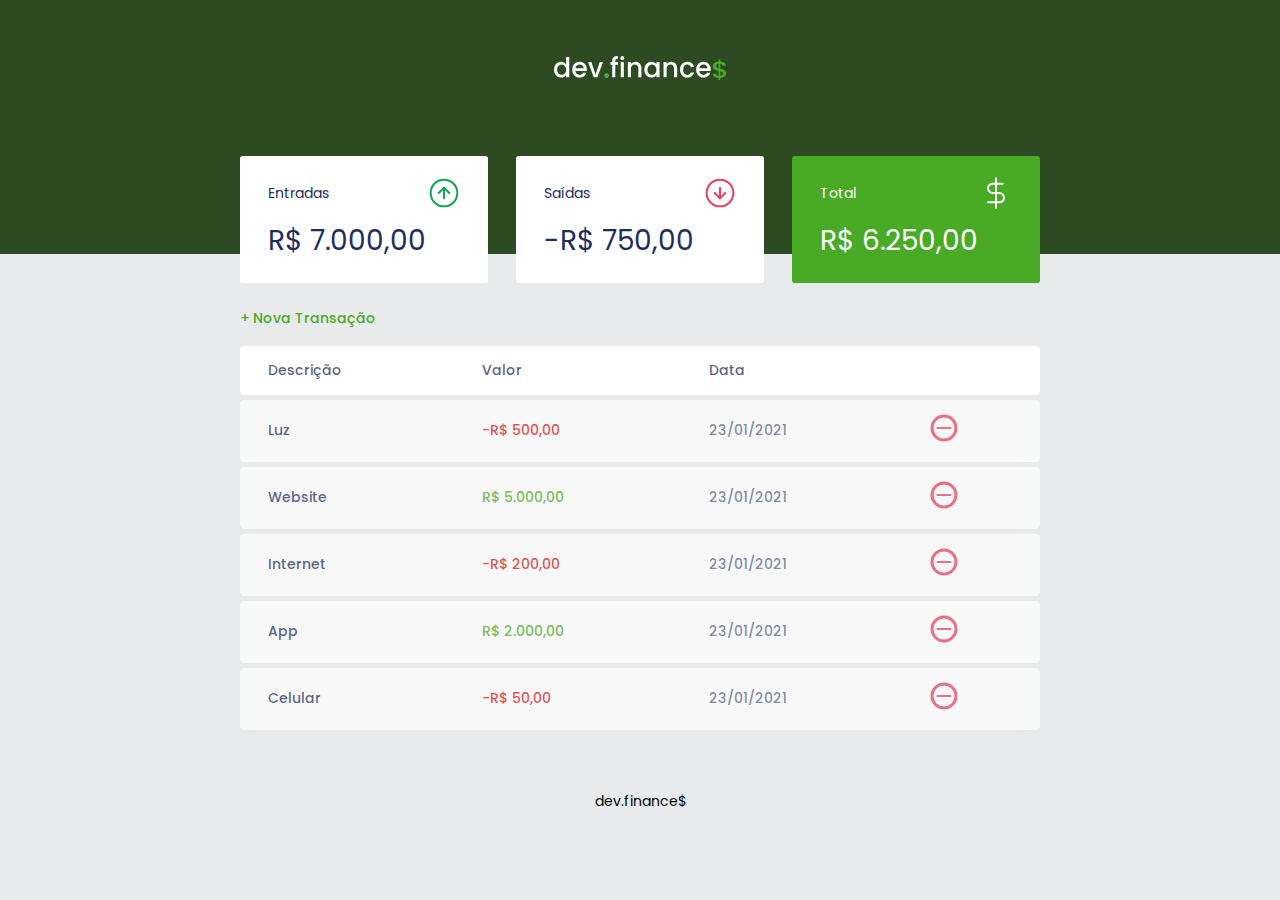
==== devfinances/index.html @ 692966fc "Projeto maratona discover, pendente ajustar JS" ====
<!DOCTYPE html>
<html lang="PT-br">
  <head>
    <meta charset="UTF-8" />
    <meta name="viewport" content="width=device-width, initial-scale=1.0" />
    <link rel="stylesheet" href="./styles.css" />
    <title>dev.finance$</title>
  </head>
  <body>
    <header>
      <img src="./images/assets/logo.svg" alt="Logo dev finances" />
    </header>
    <main>
      <section class="balance">
        <h2 class="sr-only">Balanço</h2>
        <div class="card">
          <h3>
            <span> Entradas </span>
            <img src="./images/assets/income.svg" alt="" />
          </h3>
          <p id="cashInDisplay">R$ 5.000,00</p>
        </div>
        <div class="card">
          <h3>
            <span> Saídas </span>
            <img src="./images/assets/expense.svg" alt="" />
          </h3>
          <p id="cashOutDisplay">R$ 2.000,00</p>
        </div>
        <div class="card total">
          <h3>
            <span> Total </span>
            <img src="./images/assets/total.svg" alt="" />
          </h3>
          <p id="totalDisplay">R$ 3.000,00</p>
        </div>
      </section>

      <section class="transactions">
        <h2 class="sr-only">Transações</h2>

        <a onclick="overlay.open()" href="#" class="button new">+ Nova Transação</a>

        <table id="data-table">
          <thead>
            <tr>
              <!-- table row // uma linha que compõe a table-->
              <th>Descrição</th>
              <!-- th é o conteúdo do tr-->
              <th>Valor</th>
              <th>Data</th>
              <th></th>
            </tr>
          </thead>
          <tbody>
          </tbody>
        </table>
      </section>
    </main>

    <div class="overlay">
      <div class="cardOverlay">
        <div class="form">
          <h2>Nova Transação</h2>
          <form action="">
            <div class="input-group">
              <label for="description" class="sr-only">Descrição</label>
              <input
                type="text"
                id="description"
                name="description"
                placeholder="Descrição"
              />
            </div>

            <div class="input-group">
                <label for="amount" class="sr-only">Descrição</label>
                <input
                  type="number"
                  step="0.01"
                  id="amount"
                  name="amount"
                  placeholder="0,00"
                />
                <small class="help">Use o sinal - (negativo) para despesas e , (vígula) para casa decimais</small>
              </div>

              <div class="input-group">
                <label for="date" class="sr-only">Descrição</label>
                <input
                  type="date"
                  id="date"
                  name="date"
                  placeholder="01/01/2021"
                />
              </div>

              <div class="input-group actions">
                  <a href="#" onclick="overlay.close()" class="button cancel">Cancelar</a>
                  <button>Salvar</button>
              </div>

          </form>
        </div>
      </div>
    </div>

    <footer>
      <p>dev.finance$</p>
    </footer>

    <script src="scripts.js
    "></script>
  </body>
</html>
---- devfinances/styles.css ----
@import url('https://fonts.googleapis.com/css2?family=Poppins:ital,wght@0,100;0,400;0,500;0,700;1,100;1,400;1,700&display=swap');

:root {
    --color-h2: #202d61;
    --color-h2-opacity: #202d61c0;
}

* {
    margin: 0;
    padding: 0;
    box-sizing: border-box;
    font-family: 'Poppins', Arial, Helvetica, sans-serif;
}

html {
    font-size: 93.75%;
}

body {
    background: #e8eaec;
}

header {
    background: #2d4a22;
    padding: 4rem 0 12rem;
    text-align: center;
}

header h1 {
    font-weight: 100;
    color: #fff;
}

/* balance */

main {
    width: min(90vw, 800px);
    flex-wrap: wrap;
    margin: 0 auto;
}

main h2 {
    color: var(--color-h2);
    margin-top: 3.2rem;
    margin-bottom: .8rem;
    font-weight: 400;
}

.sr-only {
    position: absolute;
    width: 1px;
    height: 1px;
    padding: 0;
    margin: -1px;
    overflow: hidden;
    clip: rect(0,0,0,0);
    white-space: nowrap;
    border-width: 0;
}

.balance {
    flex-wrap: wrap;
    margin-top: -7rem;
    justify-content: space-between;
}

.balance h2 {
    color: #fff;
    margin-top: 0;
}

/* cards */

.card {
    background:#fff;
    padding: 1.5rem 2rem;
    margin-bottom: 1.8rem;
    border-radius: .2rem;
    color: var(--color-h2);
}

.marin-center {
    margin-left: 3rem;
    margin-right: 3rem;
}

.card h3 {
    font-weight: 400;
    font-size: 1rem;
    display: flex;
    justify-content: space-between;
    align-items: center;
}

.card p {
    font-size: 2rem;
    margin-top: .8rem;
}

.card.total {
    background: #49aa26;
    color: #fff;
}

/* links ================== */

a {
    color: #49aa26;
    text-decoration: none;
    font-weight: 500;
}

a:hover {
    color: #54c929;
}

.button.new {
    display: inline-block;
    margin-bottom: .8rem;
}

/* table */

.transactions {
    display: block;
    overflow-x: auto;

}

.transactions h2 {
    font-weight: 500;
    color: var(--color-h2);
}

#data-table {
    width: 100%;
    border-spacing: 0 .4rem;
    color: var(--color-h2-opacity);
}

table thead tr th:first-child, table tbody tr td:first-child {
    border-radius: .3rem 0 0 .3rem;
}

table thead tr th:last-child, table tbody tr td:last-child {
    border-radius: 0 .3rem .3rem 0;
}

table tbody tr {
    opacity: .7;
}

table tbody tr:hover {
    opacity: 1;
}

table th {
    background: #fff;
    font-weight: 500;
    padding: 1rem 2rem;
    text-align: left;
   flex-wrap: wrap;
}

table td {
    background: #fff;
    font-weight: 500;
    padding: 1rem 2rem;
    text-align: left;
}

table td img {
    max-width: 30px;
    cursor: pointer;
}

.description {
    color: var(--color-h2);
}

.cashIn {
    color: #49aa26;
}

.cashOut {
    color: rgb(218, 17, 17);
}

/* Overlay ===================== */

.overlay {
    width: 100%;
    height: 100%;
    background-color: rgba(0, 0, 0, 0.7);
    position: fixed;
    top: 0;
    display: flex;
    justify-content: center;
    align-items: center;
    opacity: 0;
    visibility: hidden;
}

.overlay.active {
    opacity: 1;    
    visibility: visible;
}

.cardOverlay {
    background: #e8eaec;
    padding: 2.4rem;
}

/* form =============================== */

.form {
    max-width: 500px;
}

.form h2 {
    font-weight: 500;
}

.form input {
    border: none;
    border-radius: .2rem;
    padding: .8rem;
    width: 100%;
}

.input-group {
    margin-top: .8rem;
}

.input-group small {
    opacity: .6;
    margin-left: .1rem;
}

.input-group.actions {
    display: flex;
    justify-content: space-between;
    align-items: center;
}

button {
    cursor: pointer;
    border-radius: .2rem;
    width: 48%;
    height: 50px;
    border: none;
    color: #fff;
    background: #49aa26;
}

button:hover {
    background: #54c929;
}

.button.cancel {
    color: rgb(218, 17, 17);
    width: 48%;
    border: 2px solid rgb(218, 17, 17);
    border-radius: .2rem;
    height: 50px;
    display: flex;
    align-items: center;
    justify-content: center;
    opacity: .6;
    cursor: pointer;
}

.button.cancel:hover {
    opacity: 1;
}

/* footer */

footer {
    text-align: center;
    padding: 4rem 0 2rem;
}

/* responsive ============================ */

@media (min-width: 800px) {
    html {
        font-size: 87.5%;
    }

    .balance {
        display: grid;
        grid-template-columns: 1fr 1fr 1fr;        
        gap: 2rem;
    }
}
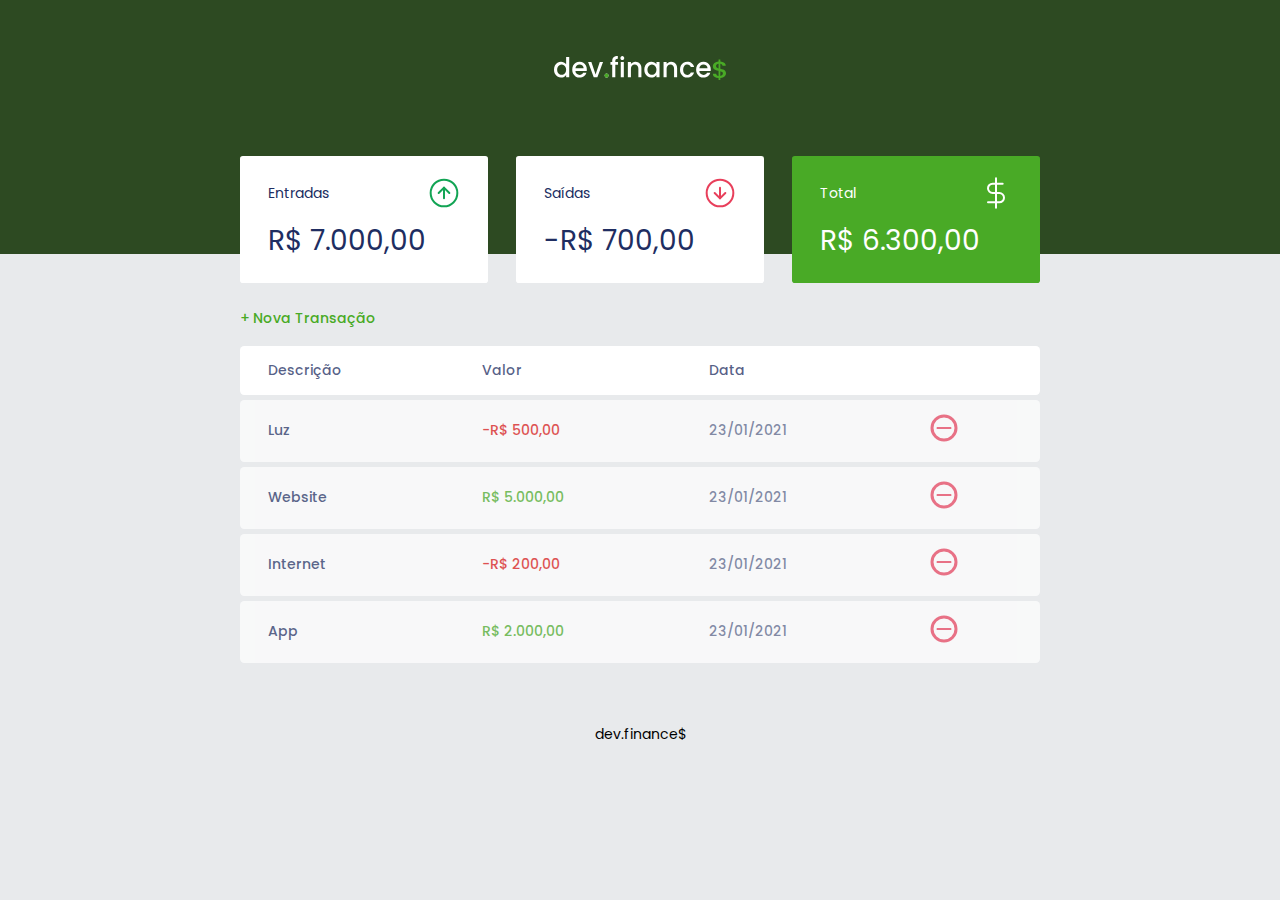
==== commit 53004fec: "JS ajustado, pendente criar local storage" ====
--- a/devfinances/index.html
+++ b/devfinances/index.html
@@ -62,7 +62,7 @@
       <div class="cardOverlay">
         <div class="form">
           <h2>Nova Transação</h2>
-          <form action="">
+          <form action="" onsubmit="form.submit(event)">
             <div class="input-group">
               <label for="description" class="sr-only">Descrição</label>
               <input
